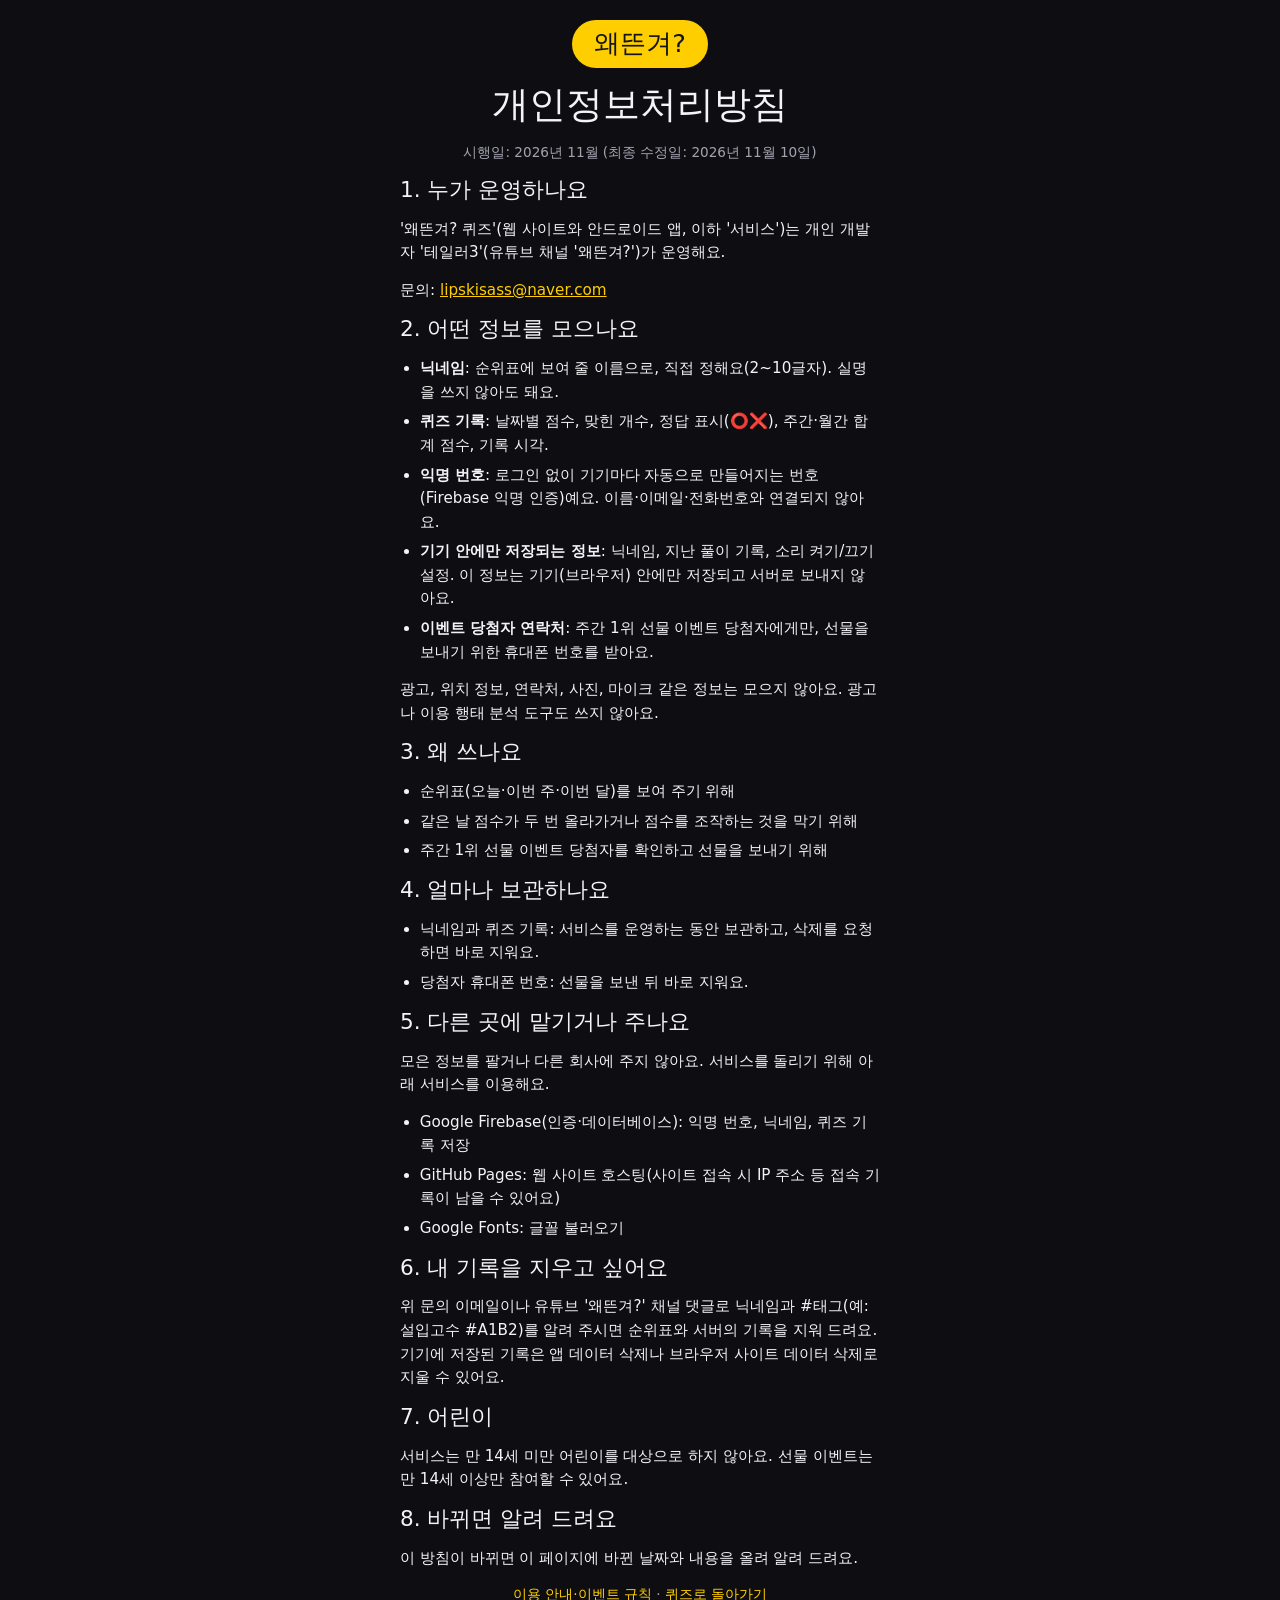
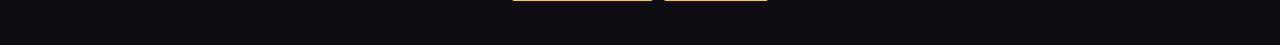
==== privacy.html @ 44dcfc05 "개인정보처리방침 페이지 추가" ====
<!doctype html>
<html lang="ko">
<head>
<meta charset="utf-8">
<meta name="viewport" content="width=device-width,initial-scale=1">
<title>왜뜬겨? 퀴즈 개인정보처리방침</title>
<link rel="stylesheet" href="style.css?v=3">
</head>
<body>
<div class="app doc">
  <a class="badge" href="./">왜뜬겨?</a>
  <h1>개인정보처리방침</h1>
  <p class="note">시행일: 2026년 11월 (최종 수정일: 2026년 11월 10일)</p>

  <h2>1. 누가 운영하나요</h2>
  <p>'왜뜬겨? 퀴즈'(웹 사이트와 안드로이드 앱, 이하 '서비스')는 개인 개발자 '테일러3'(유튜브 채널 '왜뜬겨?')가 운영해요.</p>
  <p>문의: <a href="mailto:lipskisass@naver.com">lipskisass@naver.com</a></p>

  <h2>2. 어떤 정보를 모으나요</h2>
  <ul>
    <li><b>닉네임</b>: 순위표에 보여 줄 이름으로, 직접 정해요(2~10글자). 실명을 쓰지 않아도 돼요.</li>
    <li><b>퀴즈 기록</b>: 날짜별 점수, 맞힌 개수, 정답 표시(⭕❌), 주간·월간 합계 점수, 기록 시각.</li>
    <li><b>익명 번호</b>: 로그인 없이 기기마다 자동으로 만들어지는 번호(Firebase 익명 인증)예요. 이름·이메일·전화번호와 연결되지 않아요.</li>
    <li><b>기기 안에만 저장되는 정보</b>: 닉네임, 지난 풀이 기록, 소리 켜기/끄기 설정. 이 정보는 기기(브라우저) 안에만 저장되고 서버로 보내지 않아요.</li>
    <li><b>이벤트 당첨자 연락처</b>: 주간 1위 선물 이벤트 당첨자에게만, 선물을 보내기 위한 휴대폰 번호를 받아요.</li>
  </ul>
  <p>광고, 위치 정보, 연락처, 사진, 마이크 같은 정보는 모으지 않아요. 광고나 이용 행태 분석 도구도 쓰지 않아요.</p>

  <h2>3. 왜 쓰나요</h2>
  <ul>
    <li>순위표(오늘·이번 주·이번 달)를 보여 주기 위해</li>
    <li>같은 날 점수가 두 번 올라가거나 점수를 조작하는 것을 막기 위해</li>
    <li>주간 1위 선물 이벤트 당첨자를 확인하고 선물을 보내기 위해</li>
  </ul>

  <h2>4. 얼마나 보관하나요</h2>
  <ul>
    <li>닉네임과 퀴즈 기록: 서비스를 운영하는 동안 보관하고, 삭제를 요청하면 바로 지워요.</li>
    <li>당첨자 휴대폰 번호: 선물을 보낸 뒤 바로 지워요.</li>
  </ul>

  <h2>5. 다른 곳에 맡기거나 주나요</h2>
  <p>모은 정보를 팔거나 다른 회사에 주지 않아요. 서비스를 돌리기 위해 아래 서비스를 이용해요.</p>
  <ul>
    <li>Google Firebase(인증·데이터베이스): 익명 번호, 닉네임, 퀴즈 기록 저장</li>
    <li>GitHub Pages: 웹 사이트 호스팅(사이트 접속 시 IP 주소 등 접속 기록이 남을 수 있어요)</li>
    <li>Google Fonts: 글꼴 불러오기</li>
  </ul>

  <h2>6. 내 기록을 지우고 싶어요</h2>
  <p>위 문의 이메일이나 유튜브 '왜뜬겨?' 채널 댓글로 닉네임과 #태그(예: 설입고수 #A1B2)를 알려 주시면 순위표와 서버의 기록을 지워 드려요. 기기에 저장된 기록은 앱 데이터 삭제나 브라우저 사이트 데이터 삭제로 지울 수 있어요.</p>

  <h2>7. 어린이</h2>
  <p>서비스는 만 14세 미만 어린이를 대상으로 하지 않아요. 선물 이벤트는 만 14세 이상만 참여할 수 있어요.</p>

  <h2>8. 바뀌면 알려 드려요</h2>
  <p>이 방침이 바뀌면 이 페이지에 바뀐 날짜와 내용을 올려 알려 드려요.</p>

  <p class="note"><a href="rules.html">이용 안내·이벤트 규칙</a> · <a href="./">퀴즈로 돌아가기</a></p>
</div>
</body>
</html>
---- style.css ----
/* 왜뜬겨? brand: near-black screen, yellow pill badge, punchy Korean display face — same look as the Shorts */
:root{
  --bg:#0e0e12; --panel:#1a1a21; --panel2:#24242d; --fg:#f4f4f6; --muted:#a3a3b0; --line:#30303b;
  --yellow:#ffce00; --red:#ff4b4b; --green:#2fd27a; --ink:#141414;
  --display:"Black Han Sans","Noto Sans KR",system-ui,sans-serif;
  --body:"Noto Sans KR",system-ui,-apple-system,"Apple SD Gothic Neo",sans-serif;
  color-scheme:dark;
}
*{box-sizing:border-box}
html,body{min-height:100%;margin:0}
body{background:var(--bg);color:var(--fg);font-family:var(--body);font-size:16px;line-height:1.55;
  padding-left:max(16px,env(safe-area-inset-left,0px));padding-right:max(16px,env(safe-area-inset-right,0px));
  padding-top:calc(20px + env(safe-area-inset-top,0px));padding-bottom:calc(40px + env(safe-area-inset-bottom,0px))}
.app{max-width:480px;margin:0 auto;display:flex;flex-direction:column;gap:18px}
.badge{align-self:center;font-family:var(--display);font-size:1.6rem;background:var(--yellow);color:var(--ink);padding:4px 22px;border-radius:999px;text-decoration:none}
.sub{text-align:center;color:var(--muted);font-size:.9rem;margin:0}
h1,h2{font-family:var(--display);font-weight:400;margin:0;text-wrap:balance;line-height:1.25}
h1{font-size:2.3rem;text-align:center}
h1 em{font-style:normal;color:var(--yellow)}
h2{font-size:1.35rem}
p{margin:0}
a{color:var(--yellow)}
button,input{font:inherit}
button{cursor:pointer;border:none}
button:focus-visible,input:focus-visible,a:focus-visible{outline:3px solid var(--yellow);outline-offset:2px}
.btn{display:block;text-align:center;text-decoration:none;background:var(--yellow);color:var(--ink);font-weight:900;font-size:1.15rem;padding:16px;border-radius:14px;width:100%}
.btn.ghost{background:transparent;color:var(--fg);border:1.5px solid var(--line);font-weight:700;font-size:1rem}
.btn:disabled{opacity:.5;cursor:default}
.panel{background:var(--panel);border-radius:16px;padding:18px;display:flex;flex-direction:column;gap:12px}
.list{display:flex;flex-direction:column;gap:8px;margin:0;padding:0;list-style:none}
.kw-row{display:flex;justify-content:space-between;gap:12px;font-size:.95rem}
.kw-row span:last-child{color:var(--muted);font-variant-numeric:tabular-nums}
.field{display:flex;flex-direction:column;gap:6px}
.field label{font-size:.85rem;color:var(--muted)}
.field input{background:var(--panel2);color:var(--fg);border:1.5px solid var(--line);border-radius:12px;padding:14px;font-size:1.1rem}
.err{color:var(--red);font-size:.85rem;min-height:1.2em}
.me-line{display:flex;justify-content:space-between;align-items:center;font-size:.9rem;color:var(--muted)}
.me-line b{color:var(--fg)}
.linkbtn{background:none;color:var(--muted);text-decoration:underline;font-size:.85rem;padding:0}
.event{background:color-mix(in srgb,var(--yellow) 14%,var(--panel));border:1.5px solid var(--yellow);border-radius:14px;padding:14px 16px;font-size:.92rem;display:flex;flex-direction:column;gap:4px}
.event b{color:var(--yellow)}
/* question */
.top{display:flex;align-items:center;justify-content:space-between;gap:12px}
.dots{display:flex;gap:6px}
.dot{width:26px;height:6px;border-radius:3px;background:var(--line)}
.dot.now{background:var(--yellow)} .dot.o{background:var(--green)} .dot.x{background:var(--red)}
.score{font-family:var(--display);font-size:1.2rem;font-variant-numeric:tabular-nums}
.timer{height:6px;background:var(--panel2);border-radius:3px;overflow:hidden}
.timer i{display:block;height:100%;background:var(--yellow);width:100%;transform-origin:left}
.kwcard{background:var(--panel);border-radius:18px;padding:24px 18px;text-align:center;display:flex;flex-direction:column;gap:8px}
.kwcard .label{color:var(--muted);font-size:.85rem}
.kwcard .kw{font-family:var(--display);font-size:2.4rem;line-height:1.15;color:var(--yellow);word-break:keep-all}
.kwcard .vol{font-size:.85rem;color:var(--muted)}
.q{font-size:1.15rem;font-weight:700;text-align:center;word-break:keep-all}
.choices{display:flex;flex-direction:column;gap:10px}
.choice{background:var(--panel2);color:var(--fg);text-align:left;padding:14px 16px;border-radius:12px;font-size:1rem;font-weight:500;line-height:1.45;display:flex;gap:12px;align-items:flex-start;border:2px solid transparent;word-break:keep-all}
.choice b{font-family:var(--display);font-weight:400;color:var(--muted);flex:none;width:1.2em}
.choice.right{border-color:var(--green);background:color-mix(in srgb,var(--green) 18%,var(--panel2))}
.choice.wrong{border-color:var(--red);background:color-mix(in srgb,var(--red) 16%,var(--panel2))}
.choice:disabled{cursor:default}
.explain{background:var(--panel);border-left:4px solid var(--yellow);border-radius:10px;padding:14px 16px;display:flex;flex-direction:column;gap:8px;font-size:.95rem}
.verdict{font-family:var(--display);font-size:1.3rem}
.verdict.o{color:var(--green)} .verdict.x{color:var(--red)}
.src{font-size:.8rem;color:var(--muted)} .src a{color:var(--muted)}
/* result */
.big{font-family:var(--display);font-size:4rem;text-align:center;line-height:1;color:var(--yellow);font-variant-numeric:tabular-nums}
.marks{text-align:center;font-size:1.6rem;letter-spacing:.15em}
.tabs{display:flex;gap:6px;background:var(--panel2);padding:4px;border-radius:12px}
.tabs button{flex:1;background:transparent;color:var(--muted);padding:8px;border-radius:9px;font-weight:700}
.tabs button[aria-selected="true"]{background:var(--yellow);color:var(--ink)}
.rank-row{display:grid;grid-template-columns:2em 1fr auto;align-items:center;gap:10px;font-size:.95rem}
.rank-row .n{font-family:var(--display);color:var(--muted);text-align:center}
.rank-row .pts{font-variant-numeric:tabular-nums;font-weight:700}
.rank-row.me .nm{color:var(--yellow);font-weight:700}
.nm{min-width:0;overflow:hidden;text-overflow:ellipsis;white-space:nowrap}
.tag{color:var(--muted);font-size:.8em;font-weight:400}
.chips{display:flex;flex-wrap:wrap;gap:8px}
.chip{background:var(--panel2);color:var(--fg);padding:6px 12px;border-radius:999px;font-size:.85rem}
.chip.done{color:var(--muted)}
.note{font-size:.85rem;color:var(--muted);text-align:center}
.row{display:flex;gap:10px} .row > *{flex:1}
.doc{display:flex;flex-direction:column;gap:14px;font-size:.95rem}
.doc ol,.doc ul{margin:0;padding-left:1.3em;display:flex;flex-direction:column;gap:6px}
@media (prefers-reduced-motion:reduce){*{scroll-behavior:auto!important}}
/* sound toggle */
.sound-btn{position:fixed;top:calc(14px + env(safe-area-inset-top,0px));right:max(14px,env(safe-area-inset-right,0px));z-index:10;width:44px;height:44px;border-radius:999px;background:var(--panel2);color:var(--fg);font-size:1.25rem;line-height:1;display:grid;place-items:center;border:1.5px solid var(--line)}
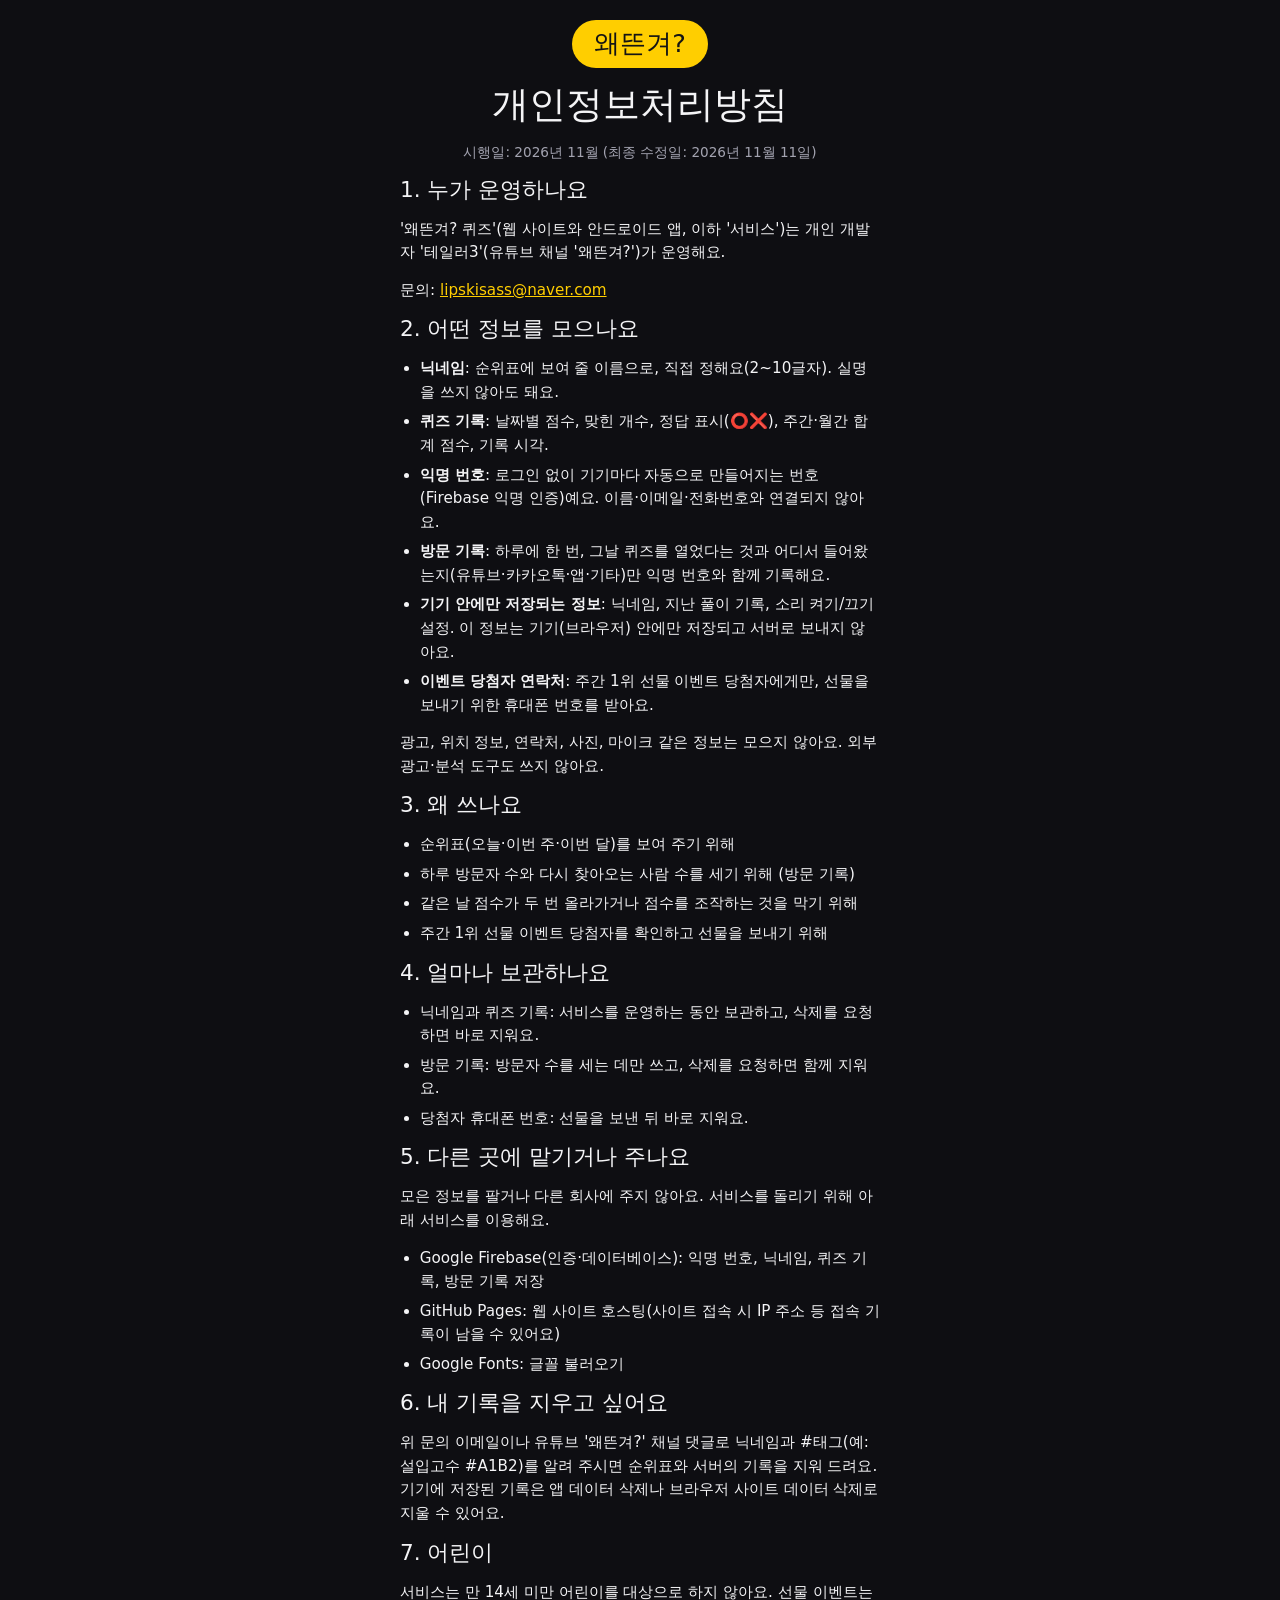
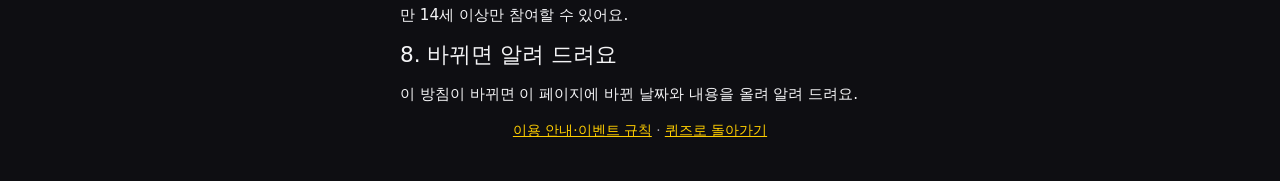
==== commit d7768121: "방문자 집계 추가 (하루 한 번 방문·들어온 곳 기록) + 개인정보처리방침 반영" ====
--- a/privacy.html
+++ b/privacy.html
@@ -10,7 +10,7 @@
 <div class="app doc">
   <a class="badge" href="./">왜뜬겨?</a>
   <h1>개인정보처리방침</h1>
-  <p class="note">시행일: 2026년 11월 (최종 수정일: 2026년 11월 10일)</p>
+  <p class="note">시행일: 2026년 11월 (최종 수정일: 2026년 11월 11일)</p>
 
   <h2>1. 누가 운영하나요</h2>
   <p>'왜뜬겨? 퀴즈'(웹 사이트와 안드로이드 앱, 이하 '서비스')는 개인 개발자 '테일러3'(유튜브 채널 '왜뜬겨?')가 운영해요.</p>
@@ -21,14 +21,16 @@
     <li><b>닉네임</b>: 순위표에 보여 줄 이름으로, 직접 정해요(2~10글자). 실명을 쓰지 않아도 돼요.</li>
     <li><b>퀴즈 기록</b>: 날짜별 점수, 맞힌 개수, 정답 표시(⭕❌), 주간·월간 합계 점수, 기록 시각.</li>
     <li><b>익명 번호</b>: 로그인 없이 기기마다 자동으로 만들어지는 번호(Firebase 익명 인증)예요. 이름·이메일·전화번호와 연결되지 않아요.</li>
+    <li><b>방문 기록</b>: 하루에 한 번, 그날 퀴즈를 열었다는 것과 어디서 들어왔는지(유튜브·카카오톡·앱·기타)만 익명 번호와 함께 기록해요.</li>
     <li><b>기기 안에만 저장되는 정보</b>: 닉네임, 지난 풀이 기록, 소리 켜기/끄기 설정. 이 정보는 기기(브라우저) 안에만 저장되고 서버로 보내지 않아요.</li>
     <li><b>이벤트 당첨자 연락처</b>: 주간 1위 선물 이벤트 당첨자에게만, 선물을 보내기 위한 휴대폰 번호를 받아요.</li>
   </ul>
-  <p>광고, 위치 정보, 연락처, 사진, 마이크 같은 정보는 모으지 않아요. 광고나 이용 행태 분석 도구도 쓰지 않아요.</p>
+  <p>광고, 위치 정보, 연락처, 사진, 마이크 같은 정보는 모으지 않아요. 외부 광고·분석 도구도 쓰지 않아요.</p>
 
   <h2>3. 왜 쓰나요</h2>
   <ul>
     <li>순위표(오늘·이번 주·이번 달)를 보여 주기 위해</li>
+    <li>하루 방문자 수와 다시 찾아오는 사람 수를 세기 위해 (방문 기록)</li>
     <li>같은 날 점수가 두 번 올라가거나 점수를 조작하는 것을 막기 위해</li>
     <li>주간 1위 선물 이벤트 당첨자를 확인하고 선물을 보내기 위해</li>
   </ul>
@@ -36,13 +38,14 @@
   <h2>4. 얼마나 보관하나요</h2>
   <ul>
     <li>닉네임과 퀴즈 기록: 서비스를 운영하는 동안 보관하고, 삭제를 요청하면 바로 지워요.</li>
+    <li>방문 기록: 방문자 수를 세는 데만 쓰고, 삭제를 요청하면 함께 지워요.</li>
     <li>당첨자 휴대폰 번호: 선물을 보낸 뒤 바로 지워요.</li>
   </ul>
 
   <h2>5. 다른 곳에 맡기거나 주나요</h2>
   <p>모은 정보를 팔거나 다른 회사에 주지 않아요. 서비스를 돌리기 위해 아래 서비스를 이용해요.</p>
   <ul>
-    <li>Google Firebase(인증·데이터베이스): 익명 번호, 닉네임, 퀴즈 기록 저장</li>
+    <li>Google Firebase(인증·데이터베이스): 익명 번호, 닉네임, 퀴즈 기록, 방문 기록 저장</li>
     <li>GitHub Pages: 웹 사이트 호스팅(사이트 접속 시 IP 주소 등 접속 기록이 남을 수 있어요)</li>
     <li>Google Fonts: 글꼴 불러오기</li>
   </ul>
